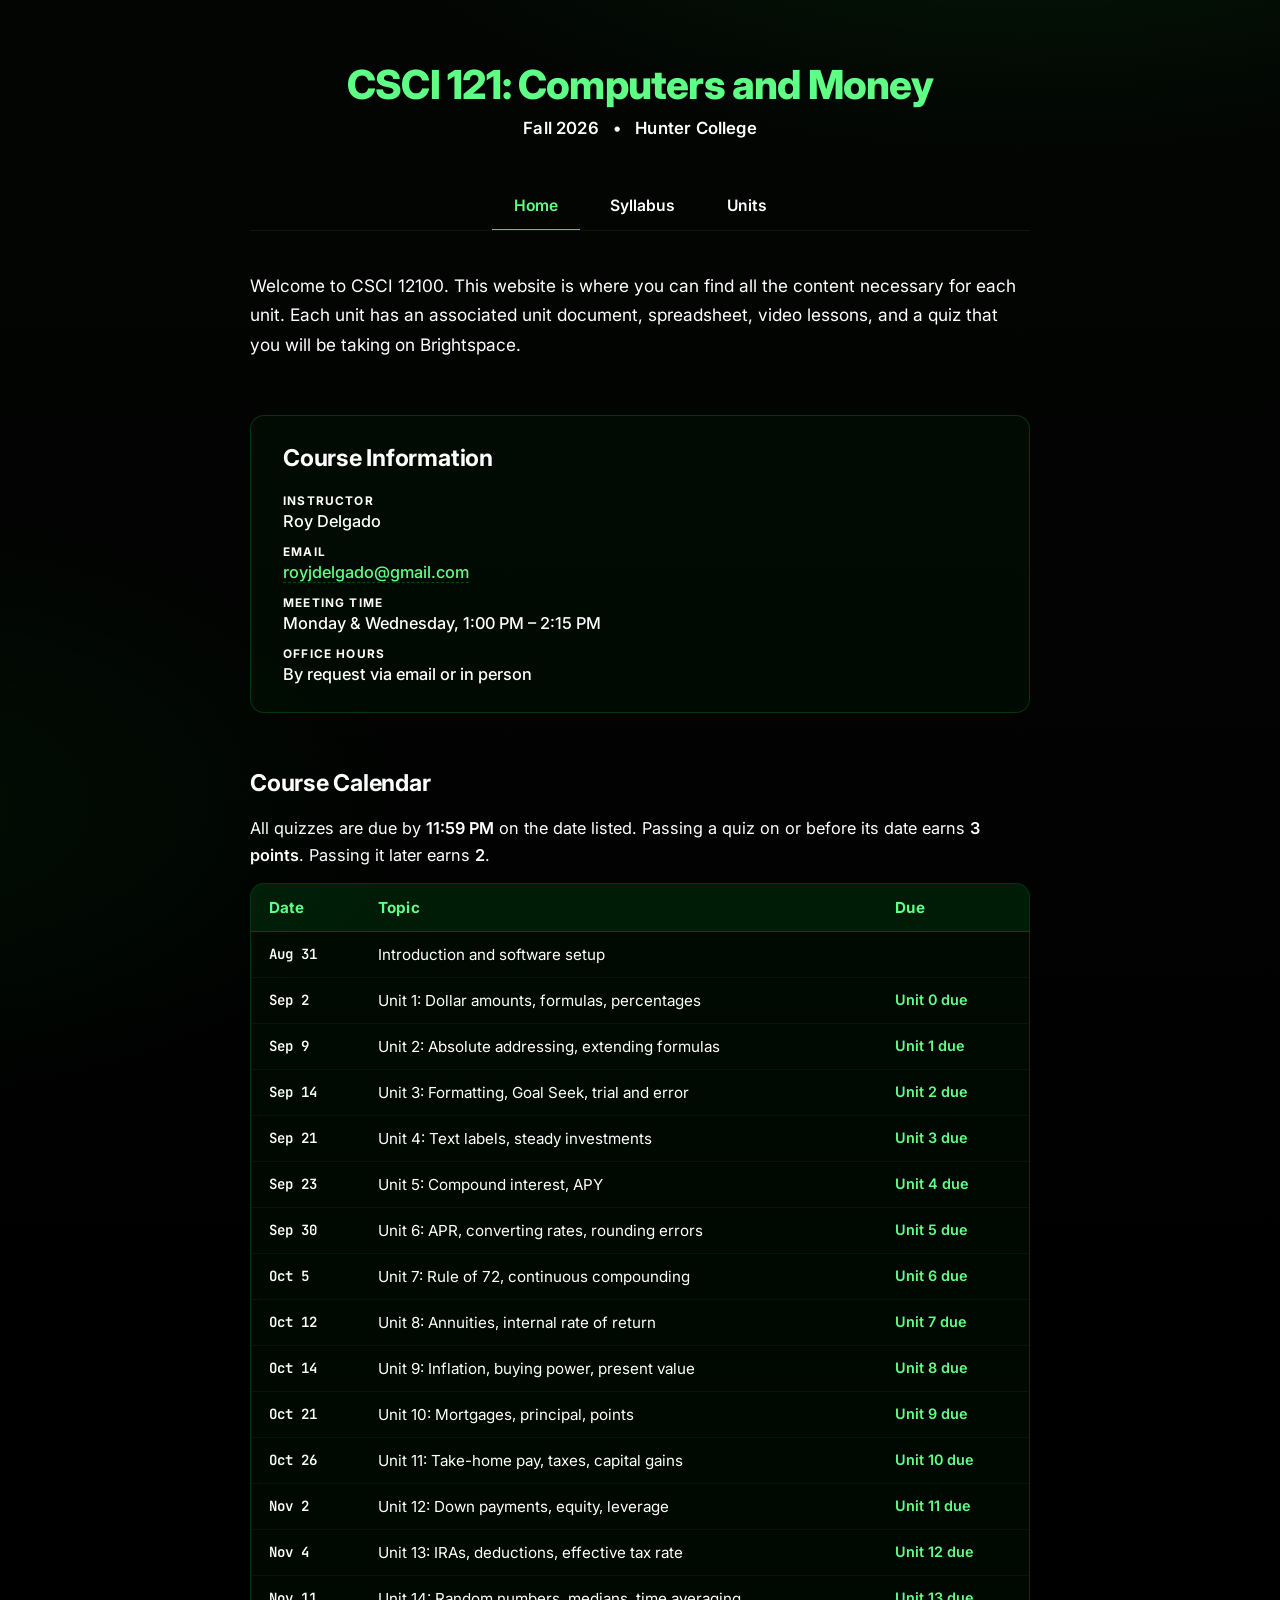
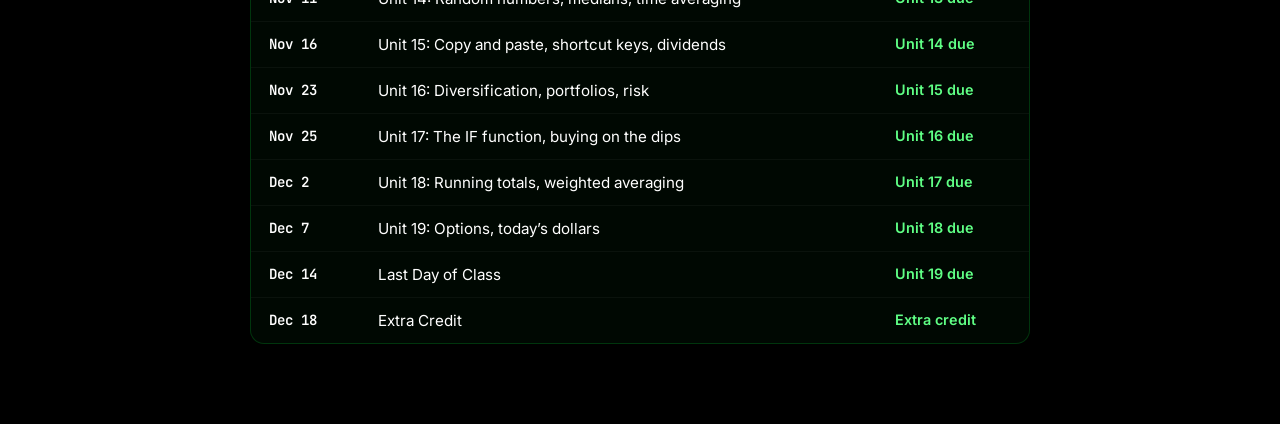
==== index.html @ f5042658 "Initial commit" ====
<!DOCTYPE html>
<html lang="en">
<head>
<meta charset="UTF-8" />
<meta name="viewport" content="width=device-width, initial-scale=1.0" />
<title>CSCI 121</title>
<link rel="preconnect" href="https://fonts.googleapis.com" />
<link rel="preconnect" href="https://fonts.gstatic.com" crossorigin />
<link href="https://fonts.googleapis.com/css2?family=Inter:wght@400;500;600;700;800&family=JetBrains+Mono:wght@400;500&display=swap" rel="stylesheet" />
<link rel="stylesheet" href="style.css" />
</head>
<body>
<div class="page">

  <header class="hero">
    <h1>CSCI 121: Computers and Money</h1>
    <p class="subtitle">Fall 2026 <span class="sep">&bull;</span> Hunter College</p>
  </header>

  <nav class="tabs" role="tablist">
    <a class="tab active" href="index.html">Home</a>
    <a class="tab" href="syllabus.html">Syllabus</a>
    <a class="tab" href="units.html">Units</a>
  </nav>

  <section class="panel">

    <p class="welcome">
      Welcome to CSCI 12100. This website is where you can find all the content necessary for each unit.
      Each unit has an associated unit document, spreadsheet, video lessons, and a quiz that you will be taking on Brightspace.
    </p>

    <section class="section info-card">
      <h2 class="section-title">Course Information</h2>
      <ul class="info-list">
        <li>
          <span class="label">Instructor</span>
          <span class="value">Roy Delgado</span>
        </li>
        <li>
          <span class="label">Email</span>
          <span class="value"><a href="mailto:royjdelgado@gmail.com">royjdelgado@gmail.com</a></span>
        </li>
        <li>
          <span class="label">Meeting Time</span>
          <span class="value">Monday &amp; Wednesday, 1:00 PM &ndash; 2:15 PM</span>
        </li>

        <li>
          <span class="label">Office Hours</span>
          <span class="value">By request via email or in person</span>
        </li>
      </ul>
    </section>

   

    <section class="section">
      <h2 class="section-title">Course Calendar</h2>
      <p class="prose">
        All quizzes are due by <strong>11:59 PM</strong> on the date listed. Passing a quiz on or before its date
        earns <strong>3 points</strong>. Passing it later earns <strong>2</strong>.
      </p>
      <div class="calendar-wrap">
        <div class="calendar-scroll">
          <table class="calendar">
            <thead>
              <tr>
                <th>Date</th>
                <th>Topic</th>
                <th>Due</th>
              </tr>
            </thead>
            <tbody>
              <tr><td class="date-cell">Aug 31</td><td>Introduction and software setup</td><td class="due-cell"></td></tr>
              <tr><td class="date-cell">Sep 2</td><td>Unit 1: Dollar amounts, formulas, percentages</td><td class="due-cell">Unit 0 due</td></tr>
              <tr><td class="date-cell">Sep 9</td><td>Unit 2: Absolute addressing, extending formulas</td><td class="due-cell">Unit 1 due</td></tr>
              <tr><td class="date-cell">Sep 14</td><td>Unit 3: Formatting, Goal Seek, trial and error</td><td class="due-cell">Unit 2 due</td></tr>
              <tr><td class="date-cell">Sep 21</td><td>Unit 4: Text labels, steady investments</td><td class="due-cell">Unit 3 due</td></tr>
              <tr><td class="date-cell">Sep 23</td><td>Unit 5: Compound interest, APY</td><td class="due-cell">Unit 4 due</td></tr>
              <tr><td class="date-cell">Sep 30</td><td>Unit 6: APR, converting rates, rounding errors</td><td class="due-cell">Unit 5 due</td></tr>
              <tr><td class="date-cell">Oct 5</td><td>Unit 7: Rule of 72, continuous compounding</td><td class="due-cell">Unit 6 due</td></tr>
              <tr><td class="date-cell">Oct 12</td><td>Unit 8: Annuities, internal rate of return</td><td class="due-cell">Unit 7 due</td></tr>
              <tr><td class="date-cell">Oct 14</td><td>Unit 9: Inflation, buying power, present value</td><td class="due-cell">Unit 8 due</td></tr>
              <tr><td class="date-cell">Oct 21</td><td>Unit 10: Mortgages, principal, points</td><td class="due-cell">Unit 9 due</td></tr>
              <tr><td class="date-cell">Oct 26</td><td>Unit 11: Take-home pay, taxes, capital gains</td><td class="due-cell">Unit 10 due</td></tr>
              <tr><td class="date-cell">Nov 2</td><td>Unit 12: Down payments, equity, leverage</td><td class="due-cell">Unit 11 due</td></tr>
              <tr><td class="date-cell">Nov 4</td><td>Unit 13: IRAs, deductions, effective tax rate</td><td class="due-cell">Unit 12 due</td></tr>
              <tr><td class="date-cell">Nov 11</td><td>Unit 14: Random numbers, medians, time averaging</td><td class="due-cell">Unit 13 due</td></tr>
              <tr><td class="date-cell">Nov 16</td><td>Unit 15: Copy and paste, shortcut keys, dividends</td><td class="due-cell">Unit 14 due</td></tr>
              <tr><td class="date-cell">Nov 23</td><td>Unit 16: Diversification, portfolios, risk</td><td class="due-cell">Unit 15 due</td></tr>
              <tr><td class="date-cell">Nov 25</td><td>Unit 17: The IF function, buying on the dips</td><td class="due-cell">Unit 16 due</td></tr>
              <tr><td class="date-cell">Dec 2</td><td>Unit 18: Running totals, weighted averaging</td><td class="due-cell">Unit 17 due</td></tr>
              <tr><td class="date-cell">Dec 7</td><td>Unit 19: Options, today&rsquo;s dollars</td><td class="due-cell">Unit 18 due</td></tr>
              <tr><td class="date-cell">Dec 14</td><td>Last Day of Class</td><td class="due-cell">Unit 19 due</td></tr>
              <tr><td class="date-cell">Dec 18</td><td>Extra Credit</td><td class="due-cell">Extra credit</td></tr>
            </tbody>
          </table>
        </div>
      </div>
    </section>

  </section>

</div>
</body>
</html>
---- style.css ----
:root {
  --bg-0: #000000;
  --bg-1: #030503;
  --bg-2: #070b07;

  --ink-1: #ffffff;
  --ink-2: #ffffff;
  --ink-3: #ffffff;

  --accent: #00ff41;
  --accent-bright: #5fff85;
  --accent-soft: rgba(0, 255, 65, 0.10);
  --accent-line: rgba(0, 255, 65, 0.25);
  --card-bg: rgba(0, 255, 65, 0.03);
  --card-border: rgba(0, 255, 65, 0.18);
  --radius: 14px;

  --font-ui: 'Inter', -apple-system, BlinkMacSystemFont, 'Segoe UI', Helvetica, Arial, sans-serif;
  --font-mono: 'JetBrains Mono', ui-monospace, SFMono-Regular, Menlo, Consolas, monospace;
}

* { box-sizing: border-box; }

html, body {
  margin: 0;
  padding: 0;
  background: var(--bg-0);
  color: var(--ink-1);
  font-family: var(--font-ui);
  -webkit-font-smoothing: antialiased;
  text-rendering: optimizeLegibility;
  overflow-x: hidden;
}

body {
  min-height: 100vh;
  background:
    radial-gradient(1200px 600px at 80% -10%, rgba(0, 255, 65, 0.10), transparent 60%),
    radial-gradient(900px 500px at -10% 40%, rgba(0, 255, 65, 0.05), transparent 60%),
    linear-gradient(180deg, var(--bg-1), var(--bg-0) 70%);
}

.page {
  max-width: 860px;
  margin: 0 auto;
  padding: 32px 40px 80px;
  position: relative;
}

.hero {
  text-align: center;
  padding: 32px 20px 24px;
}

.hero h1 {
  font-family: var(--font-ui);
  font-weight: 800;
  font-size: clamp(1.05rem, 4.4vw, 2.5rem);
  letter-spacing: -0.02em;
  color: var(--accent-bright);
  margin: 0 0 12px;
  line-height: 1.05;
  white-space: nowrap;
}

.hero .subtitle {
  color: var(--ink-2);
  font-size: 1.05rem;
  margin: 0;
  font-weight: 600;
  letter-spacing: 0.01em;
}

.hero .subtitle .sep {
  color: var(--ink-3);
  margin: 0 10px;
}

.tabs {
  display: flex;
  justify-content: center;
  gap: 8px;
  margin-top: 20px;
  border-bottom: 1px solid rgba(255, 255, 255, 0.06);
  padding-bottom: 0;
  overflow-x: auto;
  scrollbar-width: none;
  -ms-overflow-style: none;
}

.tabs::-webkit-scrollbar { display: none; }

.tab {
  background: none;
  border: none;
  color: var(--ink-3);
  font-family: inherit;
  font-size: 0.98rem;
  font-weight: 600;
  padding: 14px 22px;
  cursor: pointer;
  display: flex;
  align-items: center;
  gap: 8px;
  border-bottom: 2px solid transparent;
  margin-bottom: -1px;
  text-decoration: none;
  transition: color 0.2s ease, border-color 0.2s ease;
  white-space: nowrap;
  flex-shrink: 0;
}

.tab,
.tab:link,
.tab:visited,
.tab:hover,
.tab:active,
.tab:focus {
  text-decoration: none;
}

.tab:hover { color: var(--ink-2); }

.tab.active {
  color: var(--accent-bright);
  border-bottom-color: var(--accent);
}

.panel {
  padding-top: 40px;
  animation: fade 0.35s ease both;
}

@keyframes fade {
  from { opacity: 0; transform: translateY(6px); }
  to { opacity: 1; transform: translateY(0); }
}

.section-title {
  font-family: var(--font-ui);
  font-weight: 700;
  font-size: 1.45rem;
  margin: 0 0 18px;
  color: var(--ink-1);
  letter-spacing: -0.01em;
}

.welcome {
  font-size: 1.08rem;
  line-height: 1.7;
  color: var(--ink-2);
  margin: 0 0 56px;
}

.welcome strong {
  color: var(--ink-1);
  font-weight: 600;
}

.section { margin-bottom: 56px; }

.section:last-child { margin-bottom: 0; }

.info-card {
  background: var(--card-bg);
  border: 1px solid var(--card-border);
  border-radius: var(--radius);
  padding: 28px 32px;
}

.info-card .section-title { margin-bottom: 22px; }

.info-list {
  list-style: none;
  margin: 0;
  padding: 0;
  display: flex;
  flex-direction: column;
  gap: 14px;
}

.info-list li {
  display: flex;
  flex-direction: column;
  gap: 3px;
}

.info-list .label {
  font-size: 0.74rem;
  font-weight: 700;
  text-transform: uppercase;
  letter-spacing: 0.1em;
  color: var(--ink-3);
}

.info-list .value {
  color: var(--ink-1);
  font-size: 1.02rem;
  font-weight: 500;
}

.info-list a {
  color: var(--accent-bright);
  text-decoration: none;
  border-bottom: 1px dashed var(--accent-line);
  transition: color 0.2s ease;
}

.info-list a:hover { color: var(--accent); }

.prose {
  color: var(--ink-2);
  font-size: 1.02rem;
  line-height: 1.65;
  margin: 0 0 14px;
}

.prose strong {
  color: var(--ink-1);
  font-weight: 600;
}

.prose a {
  color: var(--accent-bright);
  text-decoration: none;
  border-bottom: 1px dashed var(--accent-line);
  transition: color 0.2s ease;
}

.prose a:hover { color: var(--accent); }

.resource-list {
  list-style: none;
  margin: 0;
  padding: 0;
  display: flex;
  flex-direction: column;
  gap: 12px;
}

.resource-list li {
  color: var(--ink-2);
  font-size: 1.02rem;
  line-height: 1.55;
}

.resource-list .res-title {
  color: var(--ink-1);
  font-weight: 700;
}

.resource-list a {
  color: var(--accent-bright);
  text-decoration: none;
  border-bottom: 1px dashed var(--accent-line);
  transition: color 0.2s ease;
  word-break: break-word;
}

.resource-list a:hover { color: var(--accent); }

.resource-list .res-url {
  font-family: var(--font-mono);
  font-size: 0.88rem;
}

.note {
  margin-top: 18px;
  padding: 16px 18px;
  border: 1px solid var(--card-border);
  border-left: 3px solid var(--accent);
  border-radius: 10px;
  background: var(--accent-soft);
  color: var(--ink-2);
  font-size: 0.98rem;
  line-height: 1.6;
}

.note strong { color: var(--accent-bright); font-weight: 700; }

.calendar-wrap {
  background: var(--card-bg);
  border: 1px solid var(--card-border);
  border-radius: var(--radius);
  overflow: hidden;
}

.calendar-scroll {
  overflow-x: auto;
  -webkit-overflow-scrolling: touch;
}

.calendar {
  width: 100%;
  border-collapse: collapse;
  font-size: 0.95rem;
  min-width: 560px;
}

.calendar thead th {
  background: rgba(0, 255, 65, 0.08);
  color: var(--accent-bright);
  font-family: var(--font-ui);
  font-weight: 700;
  font-size: 0.95rem;
  text-align: left;
  padding: 14px 18px;
  border-bottom: 1px solid var(--accent-line);
  letter-spacing: 0.01em;
}

.calendar tbody td {
  padding: 13px 18px;
  border-bottom: 1px solid rgba(255, 255, 255, 0.04);
  color: var(--ink-2);
  vertical-align: top;
}

.calendar tbody tr:last-child td { border-bottom: none; }

.calendar tbody tr:hover td {
  background: rgba(0, 255, 65, 0.025);
}

.calendar td.date-cell {
  font-weight: 600;
  color: var(--ink-1);
  white-space: nowrap;
  font-family: var(--font-mono);
  font-size: 0.88rem;
}

.calendar td.due-cell {
  white-space: nowrap;
  color: var(--accent-bright);
  font-weight: 600;
  font-size: 0.9rem;
}

.calendar td.highlight {
  color: var(--accent-bright);
  font-weight: 700;
  letter-spacing: 0.01em;
}

.calendar td.no-class {
  color: var(--ink-3);
  font-weight: 600;
  font-style: italic;
}

.calendar a {
  color: var(--ink-1);
  text-decoration: none;
  transition: color 0.2s ease;
}

.calendar a:hover { color: var(--accent); }

.grade-table-wrap {
  background: var(--card-bg);
  border: 1px solid var(--card-border);
  border-radius: var(--radius);
  overflow: hidden;
}

.pdf-viewer-wrap {
  width: 100%;
  aspect-ratio: 8.5 / 11;
  min-height: 900px;
  background: var(--card-bg);
  border: 1px solid var(--card-border);
  border-radius: var(--radius);
  overflow: hidden;
  box-shadow: 0 0 28px rgba(0, 255, 65, 0.08);
}

.pdf-viewer {
  display: block;
  width: 100%;
  height: 100%;
  border: 0;
  background: #101510;
}

.pdf-fallback {
  margin: 0;
  padding: 28px;
  color: var(--ink-2);
  font-size: 1rem;
  line-height: 1.6;
  text-align: center;
}

/* ---------- Units: accordion ---------- */

.unit-list {
  display: flex;
  flex-direction: column;
  gap: 10px;
}

.unit {
  border: 1px solid var(--card-border);
  border-radius: var(--radius);
  background: var(--card-bg);
  overflow: hidden;
}

.unit[open] {
  border-color: var(--accent-line);
  box-shadow: 0 0 28px rgba(0, 255, 65, 0.07);
}

.unit > summary {
  list-style: none;
  cursor: pointer;
  padding: 18px 22px;
  display: flex;
  align-items: baseline;
  gap: 14px;
  transition: background 0.2s ease;
}

.unit > summary::-webkit-details-marker { display: none; }

.unit > summary:hover { background: rgba(0, 255, 65, 0.05); }

.unit > summary::after {
  content: "+";
  margin-left: auto;
  color: var(--accent);
  font-family: var(--font-mono);
  font-size: 1.25rem;
  line-height: 1;
  flex-shrink: 0;
  transition: transform 0.2s ease;
}

.unit[open] > summary::after { content: "\2212"; }

.unit-num {
  font-family: var(--font-mono);
  font-size: 0.85rem;
  font-weight: 500;
  color: var(--accent-bright);
  letter-spacing: 0.04em;
  flex-shrink: 0;
}

.unit-extra {
  margin-top: 14px;
  border-color: var(--accent-line);
  background: rgba(0, 255, 65, 0.06);
}

.unit-extra .unit-num { color: var(--accent); font-weight: 700; }

.unit-extra .unit-body .resource-list { margin-top: 4px; }

.unit-name {
  font-weight: 700;
  font-size: 1.02rem;
  color: var(--ink-1);
  letter-spacing: -0.01em;
}

.unit-body {
  padding: 4px 22px 24px;
  border-top: 1px solid rgba(0, 255, 65, 0.10);
  margin-top: 0;
}

.meta-grid {
  display: grid;
  grid-template-columns: repeat(2, minmax(0, 1fr));
  gap: 22px;
  padding: 22px 0 4px;
}

.meta-block h4 {
  margin: 0 0 10px;
  font-size: 0.74rem;
  font-weight: 700;
  text-transform: uppercase;
  letter-spacing: 0.1em;
  color: var(--ink-3);
}

.meta-block ul {
  margin: 0;
  padding-left: 18px;
  color: var(--ink-2);
  font-size: 0.97rem;
  line-height: 1.55;
}

.meta-block li { margin-bottom: 4px; }

.file-row {
  display: flex;
  flex-wrap: wrap;
  gap: 10px;
  margin-top: 22px;
}

.btn {
  display: inline-flex;
  align-items: center;
  gap: 8px;
  padding: 11px 16px;
  border: 1px solid var(--card-border);
  border-radius: 10px;
  background: var(--accent-soft);
  color: var(--ink-1);
  font-family: var(--font-ui);
  font-weight: 600;
  font-size: 0.94rem;
  text-decoration: none;
  transition: background 0.2s ease, border-color 0.2s ease, color 0.2s ease;
}

.btn:hover {
  background: rgba(0, 255, 65, 0.14);
  border-color: var(--accent);
  color: var(--accent-bright);
}

.btn.btn-primary {
  background: rgba(0, 255, 65, 0.12);
  border-color: var(--accent-line);
}

.sub-head {
  margin: 26px 0 12px;
  font-size: 0.74rem;
  font-weight: 700;
  text-transform: uppercase;
  letter-spacing: 0.1em;
  color: var(--ink-3);
}

.ec-lead {
  margin: 20px 0 4px;
  color: var(--ink-2);
  font-size: 0.99rem;
  line-height: 1.65;
}

.ec-lead strong { color: var(--accent-bright); font-weight: 700; }

.video-row {
  display: flex;
  flex-wrap: wrap;
  gap: 8px;
}

.vid {
  display: inline-flex;
  align-items: center;
  gap: 7px;
  padding: 8px 13px;
  border: 1px solid rgba(0, 255, 65, 0.16);
  border-radius: 999px;
  background: rgba(0, 255, 65, 0.04);
  color: var(--ink-1);
  font-size: 0.88rem;
  font-weight: 500;
  text-decoration: none;
  transition: background 0.2s ease, border-color 0.2s ease, color 0.2s ease;
}

.vid::before {
  content: "\25B6";
  font-size: 0.62rem;
  color: var(--accent);
}

.vid:hover {
  background: rgba(0, 255, 65, 0.13);
  border-color: var(--accent);
  color: var(--accent-bright);
}

.muted {
  color: var(--ink-3);
  font-size: 0.92rem;
  font-style: italic;
  opacity: 0.75;
  margin: 8px 0 0;
}

@media (max-width: 720px) {
  .page { padding: 20px 16px 60px; }
  .hero { padding: 16px 8px 16px; }
  .hero h1 { white-space: normal; }
  .hero .subtitle { font-size: 0.95rem; }
  .hero .subtitle .sep { margin: 0 6px; }
  .tabs { margin-top: 16px; justify-content: flex-start; padding: 0 4px; }
  .tab { padding: 12px 14px; font-size: 0.92rem; }
  .panel { padding-top: 28px; }
  .section-title { font-size: 1.2rem; margin-bottom: 14px; }
  .section { margin-bottom: 44px; }
  .welcome { font-size: 1rem; margin-bottom: 40px; }
  .pdf-viewer-wrap { min-height: 620px; }
  .info-card { padding: 22px 20px; }
  .info-list .value { font-size: 0.98rem; }
  .prose { font-size: 0.98rem; }
  .resource-list li { font-size: 0.98rem; }
  .resource-list .res-url { font-size: 0.82rem; }
  .calendar { font-size: 0.88rem; }
  .calendar thead th { padding: 11px 14px; font-size: 0.88rem; }
  .calendar tbody td { padding: 11px 14px; }
  .calendar td.date-cell { font-size: 0.8rem; }
  .unit > summary { padding: 15px 16px; gap: 10px; }
  .unit-name { font-size: 0.95rem; }
  .unit-body { padding: 4px 16px 20px; }
  .meta-grid { grid-template-columns: 1fr; gap: 18px; }
}

@media (max-width: 420px) {
  .tab { padding: 10px 12px; font-size: 0.88rem; }
  .btn { font-size: 0.88rem; padding: 10px 13px; }
}
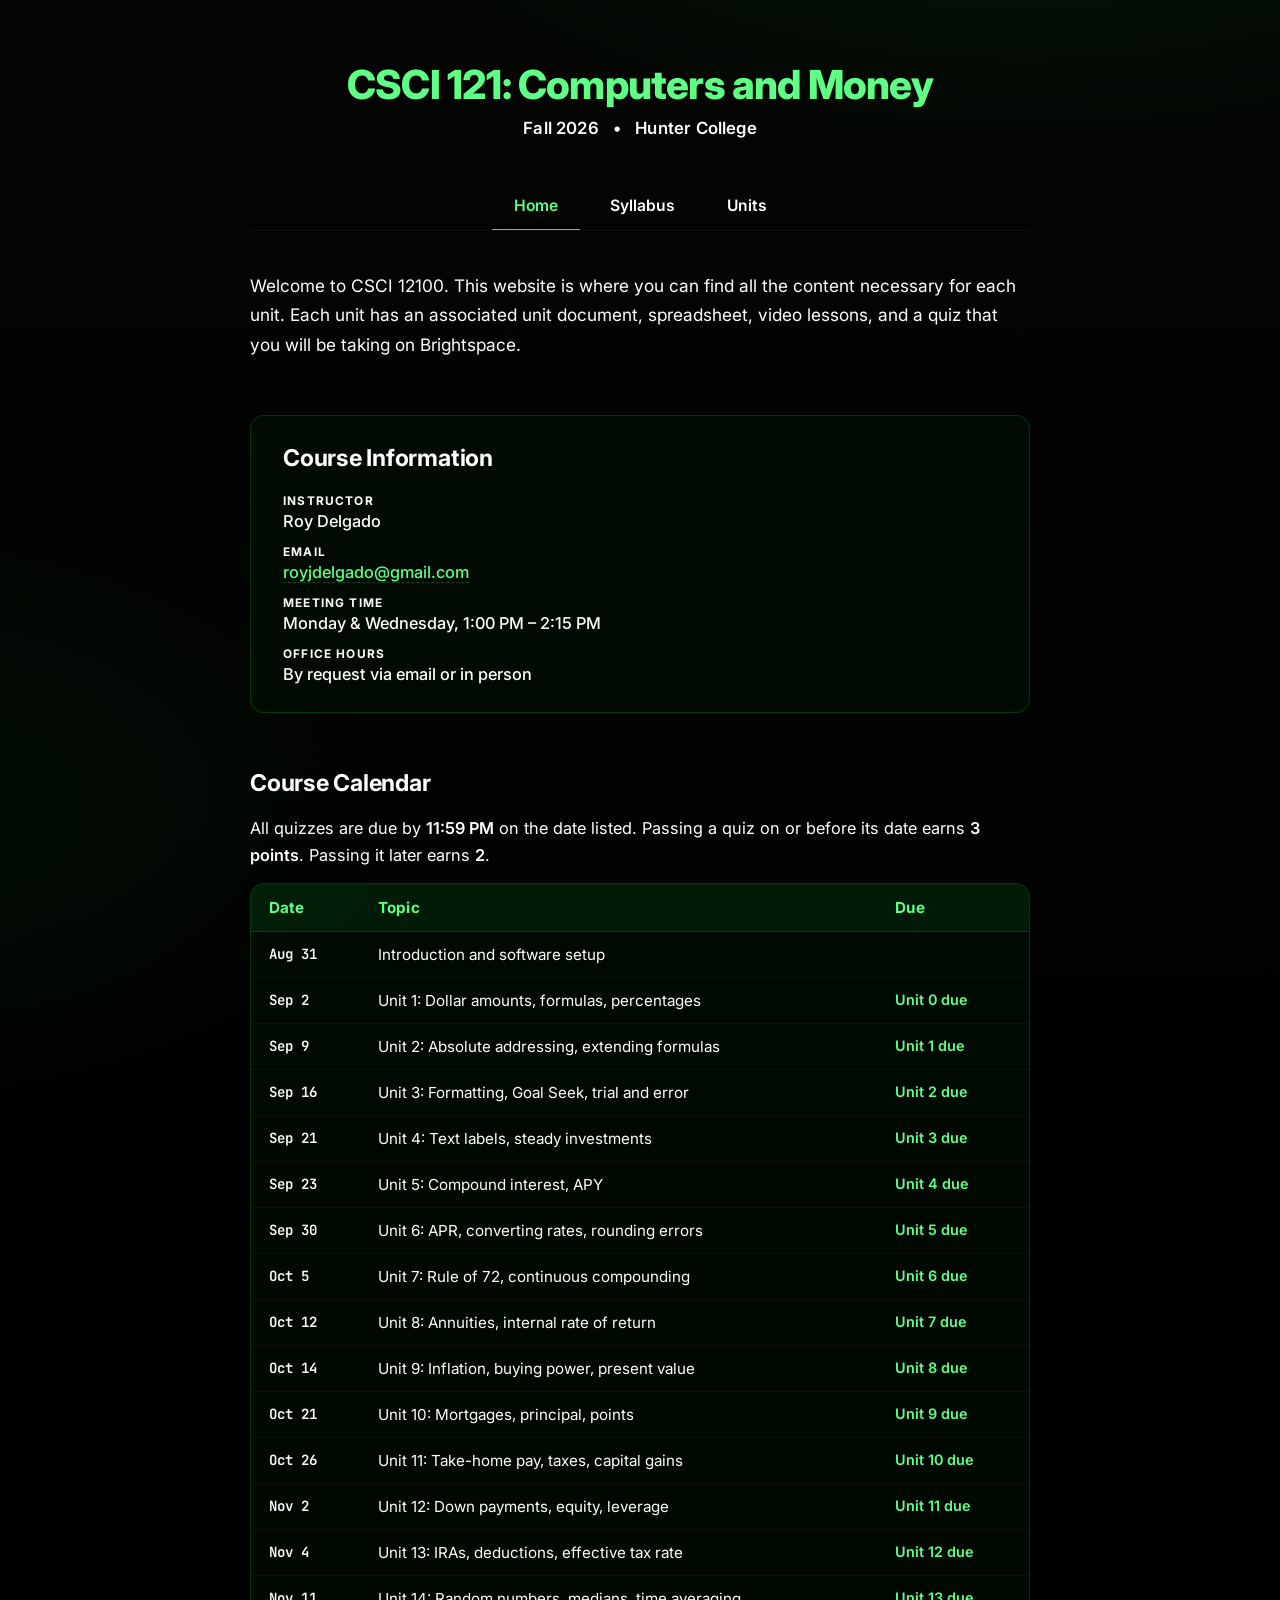
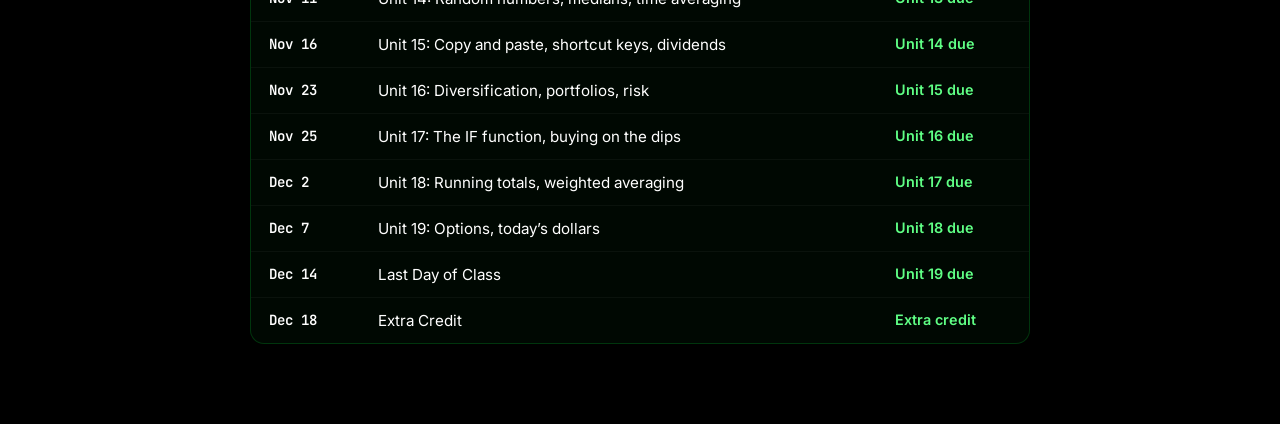
==== commit 83ad271a: "Initial commit 3" ====
--- a/index.html
+++ b/index.html
@@ -75,7 +75,7 @@
               <tr><td class="date-cell">Aug 31</td><td>Introduction and software setup</td><td class="due-cell"></td></tr>
               <tr><td class="date-cell">Sep 2</td><td>Unit 1: Dollar amounts, formulas, percentages</td><td class="due-cell">Unit 0 due</td></tr>
               <tr><td class="date-cell">Sep 9</td><td>Unit 2: Absolute addressing, extending formulas</td><td class="due-cell">Unit 1 due</td></tr>
-              <tr><td class="date-cell">Sep 14</td><td>Unit 3: Formatting, Goal Seek, trial and error</td><td class="due-cell">Unit 2 due</td></tr>
+              <tr><td class="date-cell">Sep 16</td><td>Unit 3: Formatting, Goal Seek, trial and error</td><td class="due-cell">Unit 2 due</td></tr>
               <tr><td class="date-cell">Sep 21</td><td>Unit 4: Text labels, steady investments</td><td class="due-cell">Unit 3 due</td></tr>
               <tr><td class="date-cell">Sep 23</td><td>Unit 5: Compound interest, APY</td><td class="due-cell">Unit 4 due</td></tr>
               <tr><td class="date-cell">Sep 30</td><td>Unit 6: APR, converting rates, rounding errors</td><td class="due-cell">Unit 5 due</td></tr>
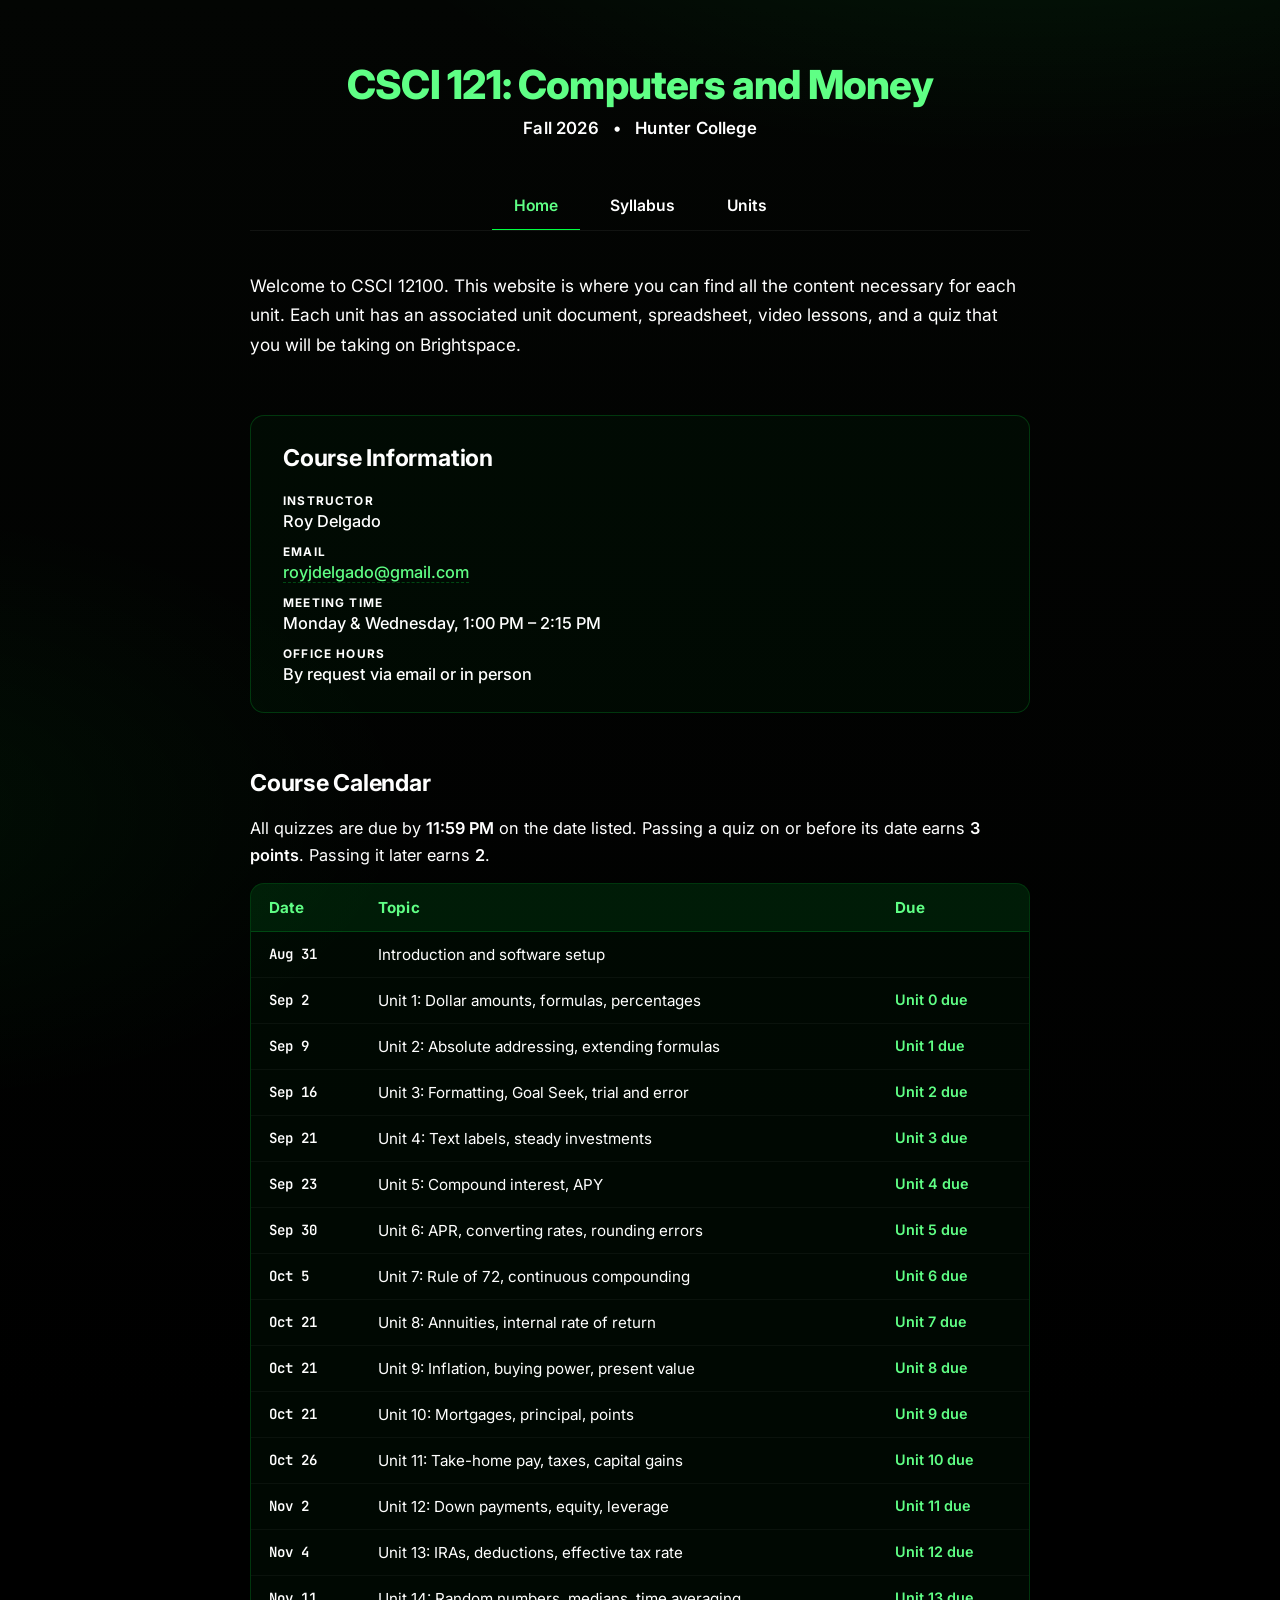
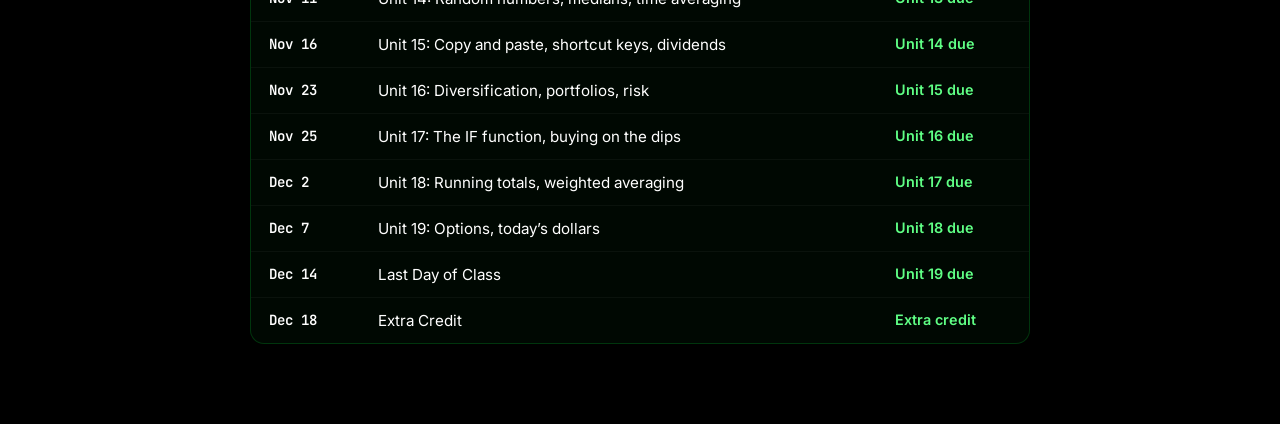
==== commit d436b984: "Fixed due dates." ====
--- a/index.html
+++ b/index.html
@@ -80,8 +80,8 @@
               <tr><td class="date-cell">Sep 23</td><td>Unit 5: Compound interest, APY</td><td class="due-cell">Unit 4 due</td></tr>
               <tr><td class="date-cell">Sep 30</td><td>Unit 6: APR, converting rates, rounding errors</td><td class="due-cell">Unit 5 due</td></tr>
               <tr><td class="date-cell">Oct 5</td><td>Unit 7: Rule of 72, continuous compounding</td><td class="due-cell">Unit 6 due</td></tr>
-              <tr><td class="date-cell">Oct 12</td><td>Unit 8: Annuities, internal rate of return</td><td class="due-cell">Unit 7 due</td></tr>
-              <tr><td class="date-cell">Oct 14</td><td>Unit 9: Inflation, buying power, present value</td><td class="due-cell">Unit 8 due</td></tr>
+              <tr><td class="date-cell">Oct 21</td><td>Unit 8: Annuities, internal rate of return</td><td class="due-cell">Unit 7 due</td></tr>
+              <tr><td class="date-cell">Oct 21</td><td>Unit 9: Inflation, buying power, present value</td><td class="due-cell">Unit 8 due</td></tr>
               <tr><td class="date-cell">Oct 21</td><td>Unit 10: Mortgages, principal, points</td><td class="due-cell">Unit 9 due</td></tr>
               <tr><td class="date-cell">Oct 26</td><td>Unit 11: Take-home pay, taxes, capital gains</td><td class="due-cell">Unit 10 due</td></tr>
               <tr><td class="date-cell">Nov 2</td><td>Unit 12: Down payments, equity, leverage</td><td class="due-cell">Unit 11 due</td></tr>
